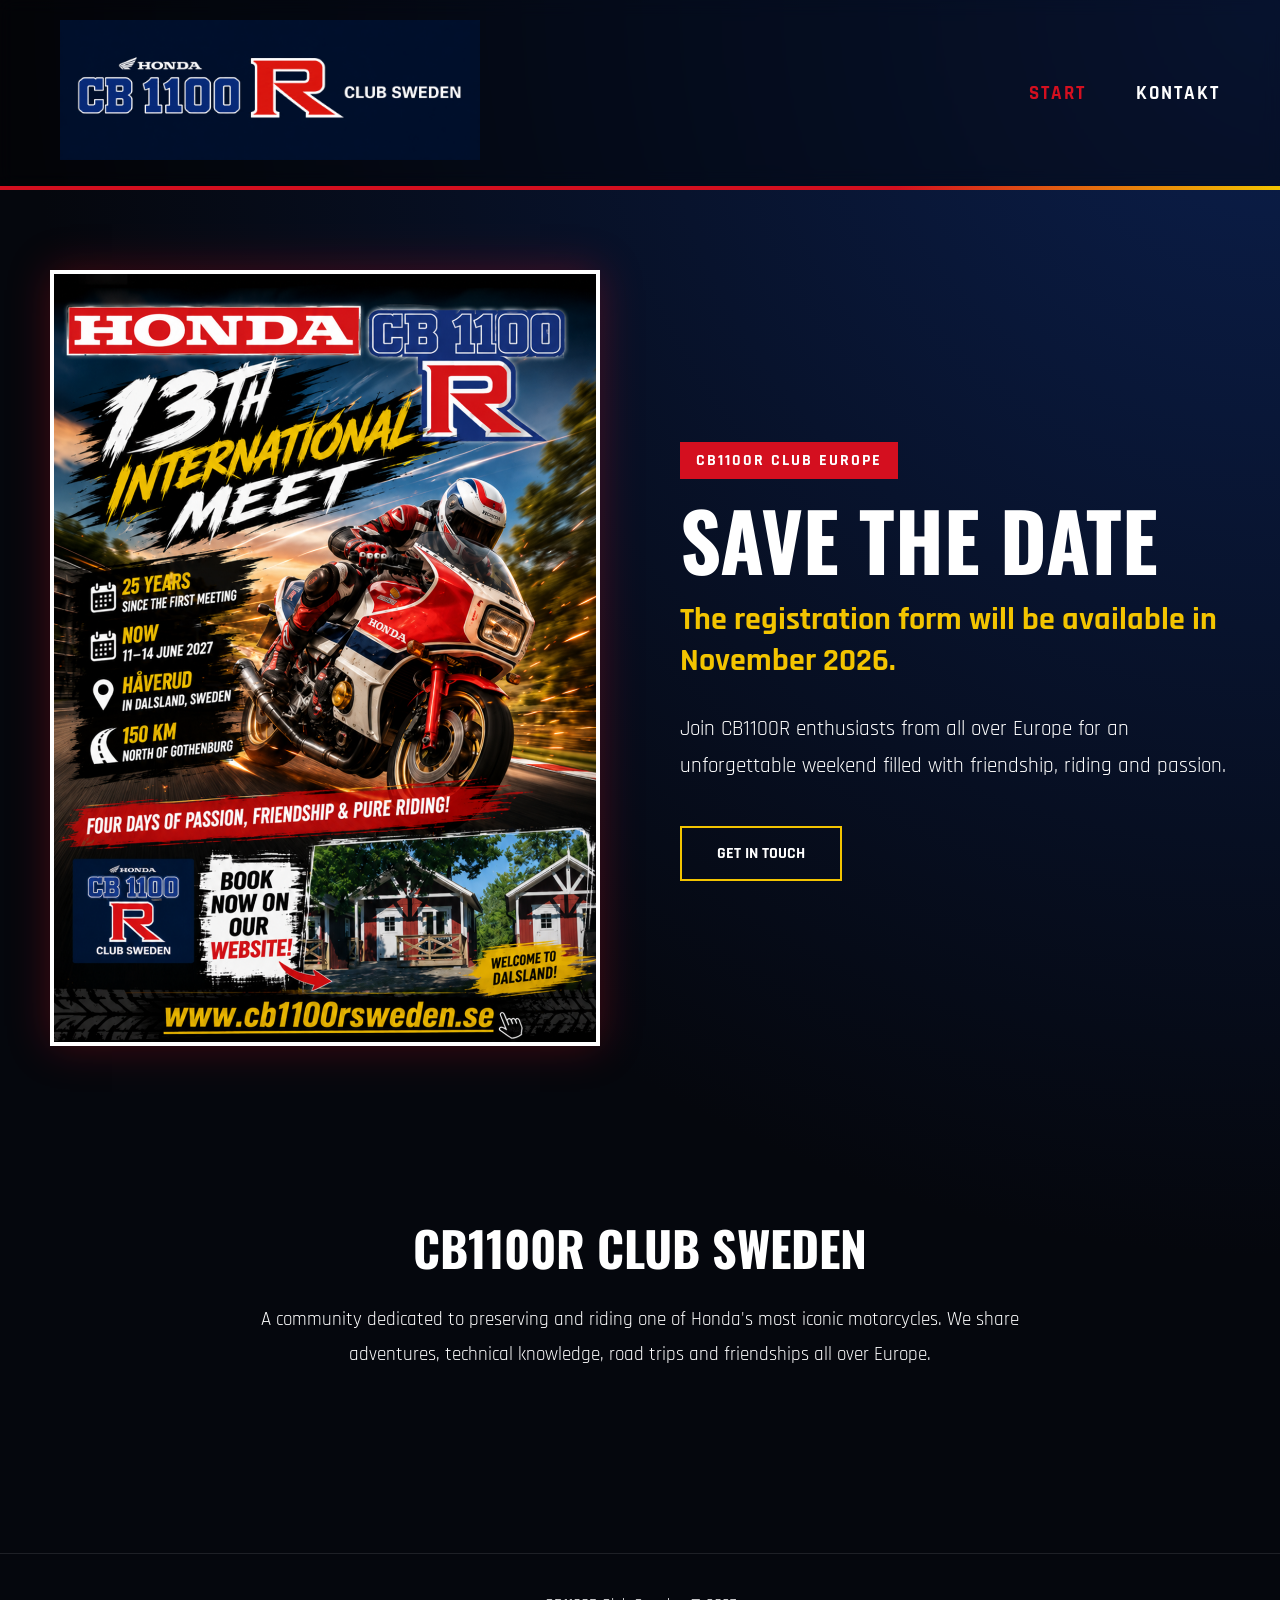
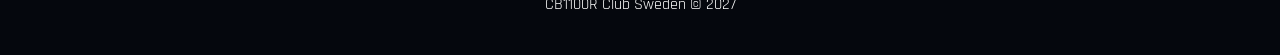
==== index.html @ 0a3a845e "Update index.html" ====
<!DOCTYPE html>
<html lang="en">
<head>
<meta charset="UTF-8">
<meta name="viewport" content="width=device-width, initial-scale=1.0">
<title>CB1100R Club Sweden</title>

<link rel="stylesheet" href="style.css">

<link href="https://fonts.googleapis.com/css2?family=Oswald:wght@300;400;600;700&family=Rajdhani:wght@400;500;600;700&display=swap" rel="stylesheet">
</head>

<body>

<header>

    <div class="logo">
        <img src="loggo_horizontal.png" alt="CB1100R Club Sweden">
    </div>

    <nav>
        <a class="active" href="index.html">START</a>
        <a href="kontakt.html">KONTAKT</a>
    </nav>

</header>

<div class="header-line"></div>

<section class="hero">

    <div class="poster">

        <img src="internationalmeet2027.png"
             alt="International Meet 2027">

    </div>

    <div class="hero-content">

        <span class="tag">CB1100R CLUB EUROPE</span>

        <h1>SAVE THE DATE</h1>

        <h2>
            The registration form will be
            available in November 2026.
        </h2>

        <p>

            Join CB1100R enthusiasts from all over Europe
            for an unforgettable weekend filled with
            friendship, riding and passion.

        </p>

        <a href="kontakt.html" class="btn">
            GET IN TOUCH
        </a>

    </div>

</section>

<section class="welcome">

    <h2>CB1100R CLUB SWEDEN</h2>

    <p>

        A community dedicated to preserving and riding
        one of Honda's most iconic motorcycles.

        We share adventures, technical knowledge,
        road trips and friendships all over Europe.

    </p>

</section>

<footer>

    <p>CB1100R Club Sweden © 2027</p>

</footer>

</body>
</html>
---- style.css ----
:root{

--red:#d40f1f;
--blue:#021638;
--yellow:#f3c400;
--white:#ffffff;
--dark:#05070d;

}

*{
margin:0;
padding:0;
box-sizing:border-box;
}

body{

background:
radial-gradient(circle at top right,#0b1f4d 0%,#05070d 60%);

font-family:'Rajdhani',sans-serif;
color:white;
min-height:100vh;

}

header{

display:flex;
justify-content:space-between;
align-items:center;

padding:20px 60px;

background:rgba(0,0,0,.4);
backdrop-filter:blur(8px);

}

.logo img{

height:140px;

}

nav{

display:flex;
gap:50px;

}

nav a{

color:white;
text-decoration:none;
font-weight:700;
font-size:1.2rem;
letter-spacing:2px;
transition:.3s;

}

nav a:hover{

color:var(--yellow);

}

.active{

color:var(--red);

}

.header-line{

height:4px;

background:
linear-gradient(
90deg,
var(--red),
var(--red) 70%,
var(--yellow) 100%
);

}

.hero{

max-width:1400px;
margin:auto;

display:grid;
grid-template-columns:1fr 1fr;
gap:80px;

padding:80px 50px;

align-items:center;

}

.poster img{

width:100%;

border:4px solid white;

box-shadow:
0 0 40px rgba(212,15,31,.3);

}

.hero-content h1{

font-size:5rem;
font-family:'Oswald',sans-serif;

line-height:1;

margin:20px 0;

}

.hero-content h2{

color:var(--yellow);

font-size:2rem;

margin-bottom:30px;

}

.hero-content p{

font-size:1.3rem;

line-height:1.8;

max-width:600px;

}

.tag{

display:inline-block;

padding:8px 16px;

background:var(--red);

font-weight:700;

letter-spacing:2px;

}

.btn{

display:inline-block;

margin-top:40px;

padding:15px 35px;

border:2px solid var(--yellow);

color:white;

text-decoration:none;

font-weight:700;

transition:.3s;

}

.btn:hover{

background:var(--yellow);
color:black;

}

.welcome{

max-width:1200px;
margin:auto;

padding:80px 50px;

text-align:center;

}

.welcome h2{

font-size:3rem;

margin-bottom:20px;

font-family:'Oswald',sans-serif;

}

.welcome p{

max-width:800px;
margin:auto;

font-size:1.2rem;

line-height:1.8;

}

.page-title{

padding:80px 50px 30px;

text-align:center;

}

.page-title h1{

font-size:4rem;

font-family:'Oswald',sans-serif;

}

.trip-section{

max-width:1400px;
margin:auto;

padding:50px;

}

.trip-section h2{

margin-bottom:30px;
font-size:2rem;

color:var(--yellow);

}

.trip-grid{

display:grid;
grid-template-columns:repeat(auto-fit,minmax(350px,1fr));
gap:30px;

margin-bottom:80px;

}

.trip-card{

background:#081222;

overflow:hidden;

border-top:4px solid var(--red);

transition:.3s;

}

.trip-card:hover{

transform:translateY(-8px);

}

.trip-card img{

width:100%;
height:260px;
object-fit:cover;

}

.trip-info{

padding:25px;

}

.contact{

max-width:1200px;
margin:auto;

padding:100px 50px;

}

.contact h1{

font-size:4rem;
margin-bottom:50px;

text-align:center;

}

.contact-grid{

display:grid;
grid-template-columns:repeat(auto-fit,minmax(300px,1fr));

gap:40px;

}

.contact-card{

background:#081222;

padding:50px;

border-top:5px solid var(--red);

}

.contact-card h2{

color:var(--yellow);

margin-bottom:20px;

}

.contact-card a{

color:white;
text-decoration:none;

}

footer{

text-align:center;

padding:40px;

border-top:1px solid rgba(255,255,255,.1);

margin-top:100px;

}

@media(max-width:900px){

.hero{

grid-template-columns:1fr;

}

header{

flex-direction:column;

}

nav{

margin-top:20px;

gap:25px;

}

.hero-content h1{

font-size:3rem;

}

.logo img{

height:100px;

}

}
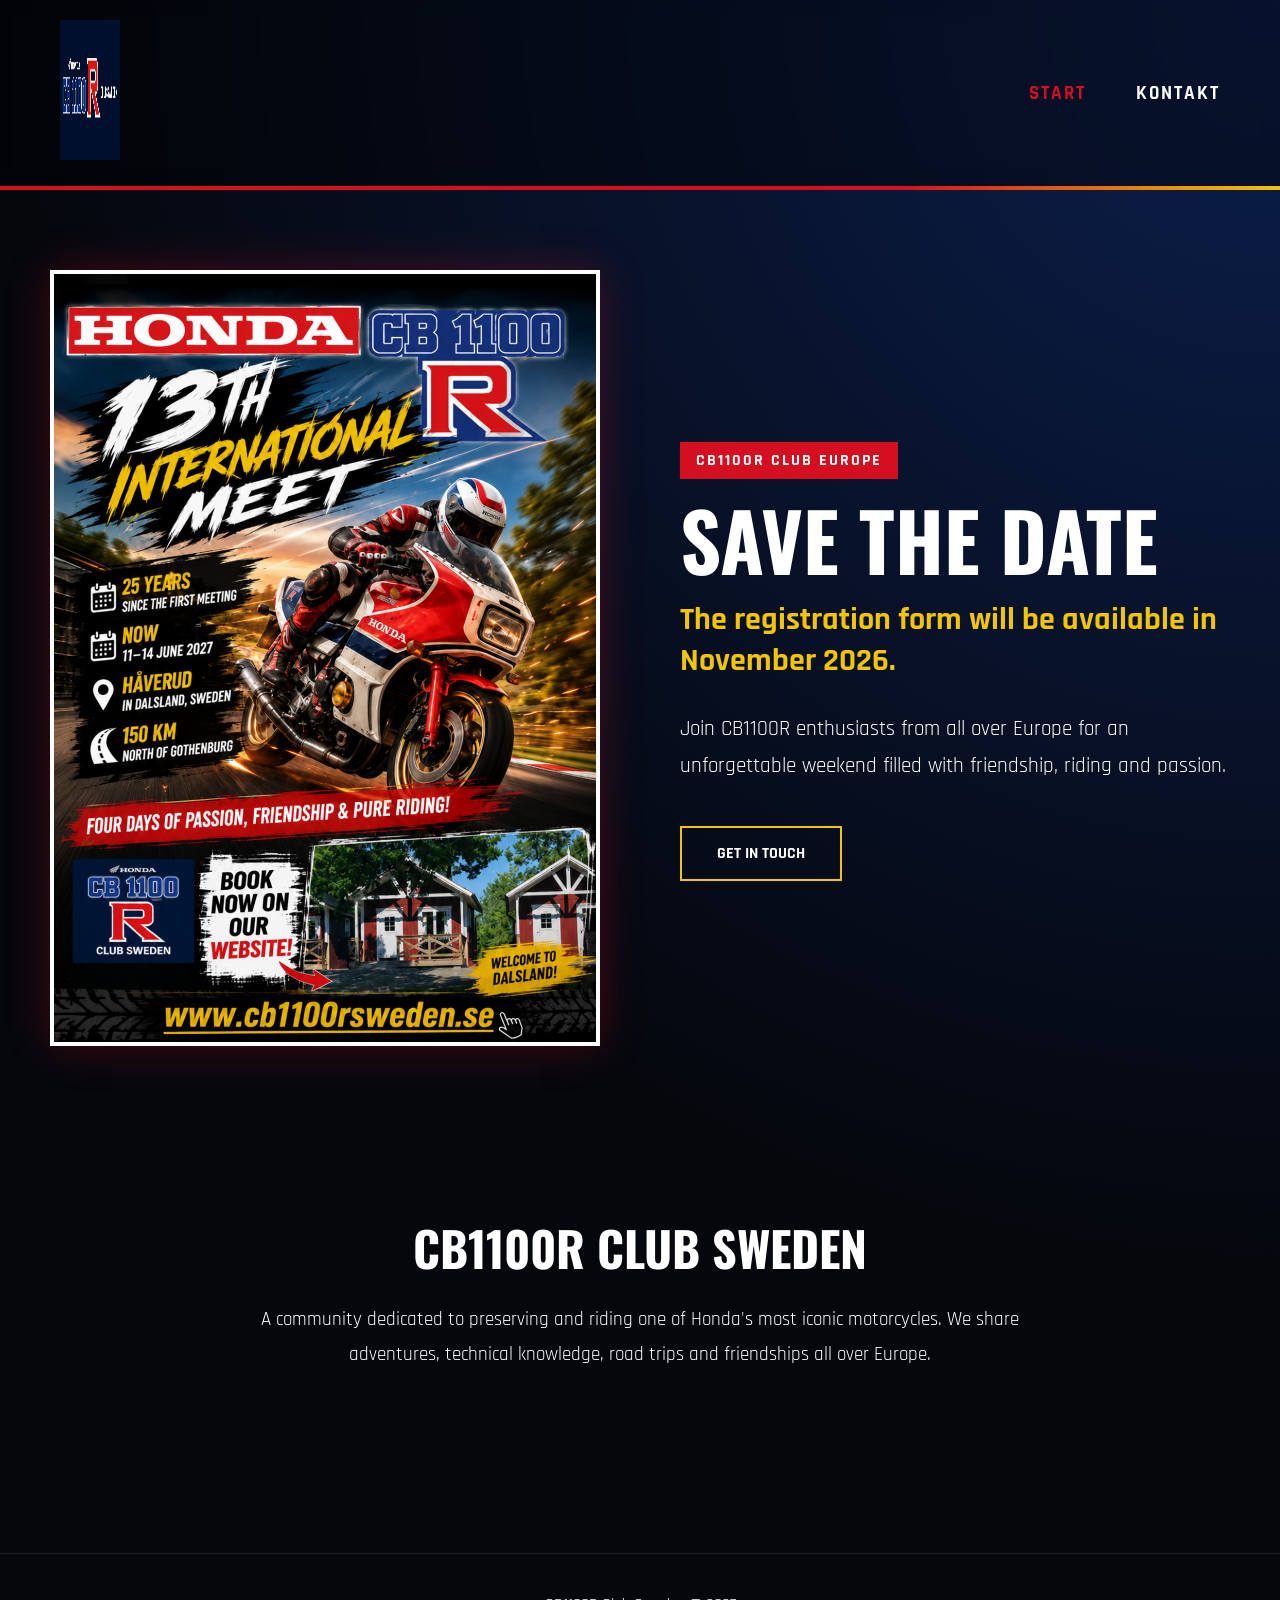
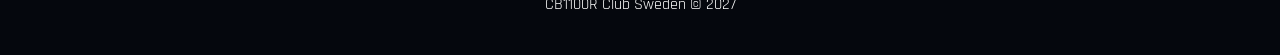
==== commit 910e2ef4: "Update index.html" ====
--- a/index.html
+++ b/index.html
@@ -15,7 +15,7 @@
 <header>
 
     <div class="logo">
-        <img src="loggo_horizontal.png" alt="CB1100R Club Sweden">
+        <img src="loggo_horizontal.png" alt="CB1100R Club Sweden" width="60" height="30">
     </div>
 
     <nav>
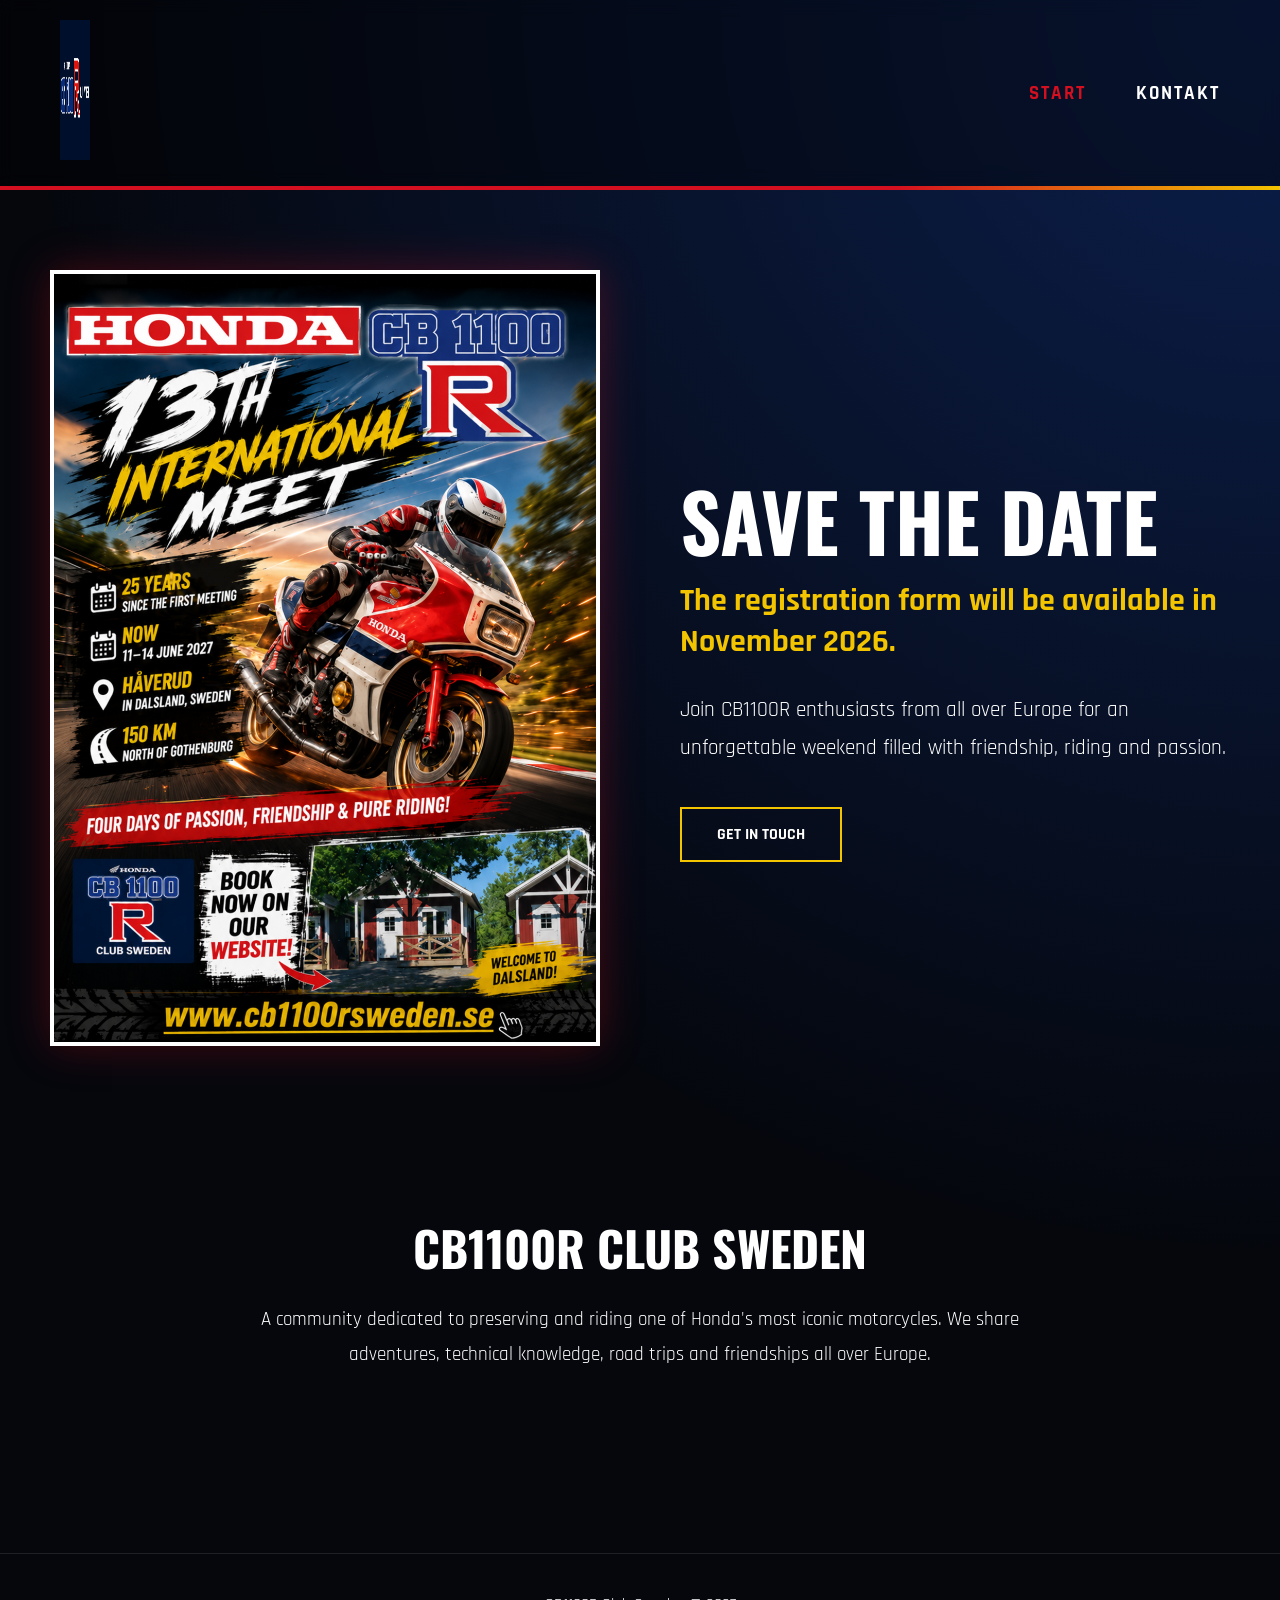
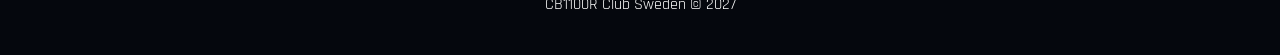
==== commit bea22ee4: "Update index.html" ====
--- a/index.html
+++ b/index.html
@@ -15,7 +15,7 @@
 <header>
 
     <div class="logo">
-        <img src="loggo_horizontal.png" alt="CB1100R Club Sweden" width="60" height="30">
+        <img src="loggo_horizontal.png" alt="CB1100R Club Sweden" width="30" height="10">
     </div>
 
     <nav>
@@ -38,7 +38,7 @@
 
     <div class="hero-content">
 
-        <span class="tag">CB1100R CLUB EUROPE</span>
+        <!--<span class="tag">CB1100R CLUB EUROPE</span>-->
 
         <h1>SAVE THE DATE</h1>
 
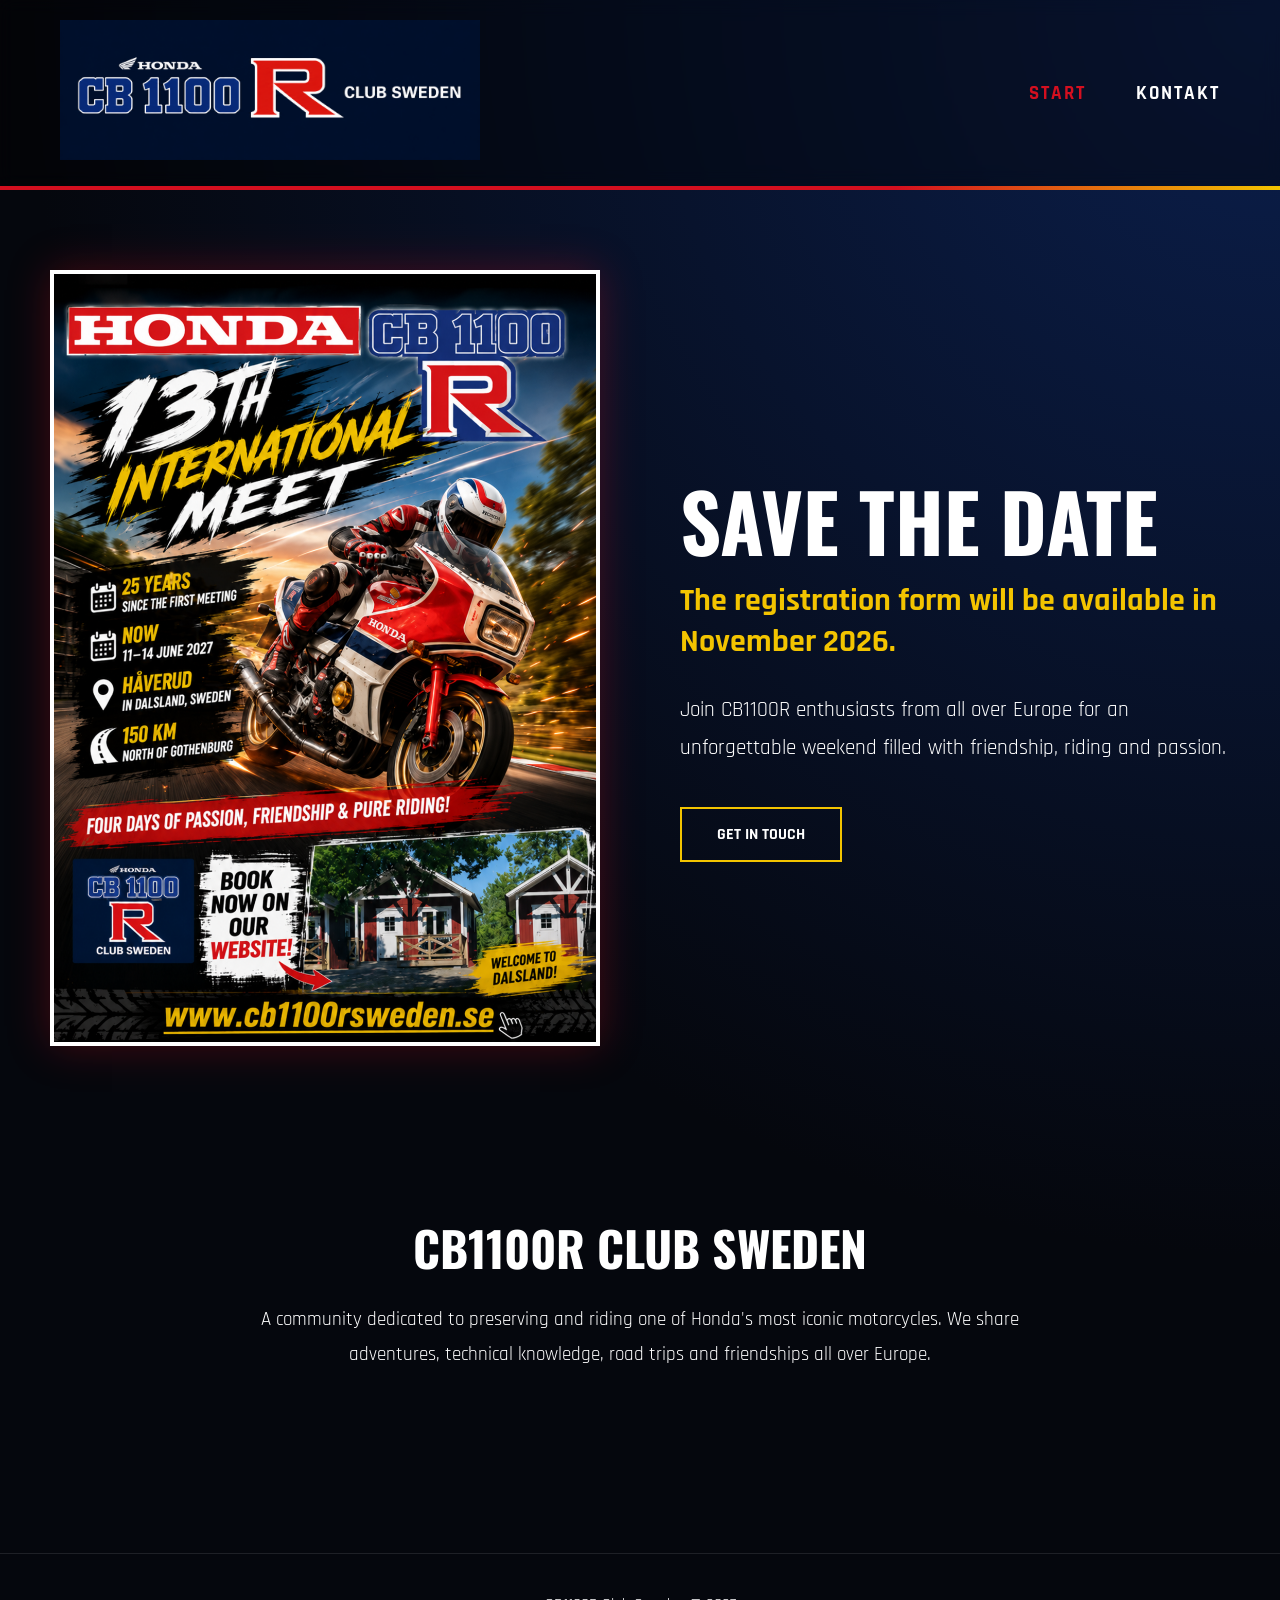
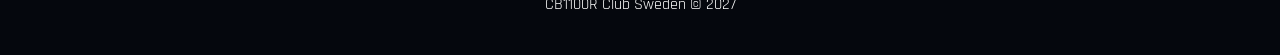
==== commit 9863c9af: "Update index.html" ====
--- a/index.html
+++ b/index.html
@@ -15,7 +15,7 @@
 <header>
 
     <div class="logo">
-        <img src="loggo_horizontal.png" alt="CB1100R Club Sweden" width="30" height="10">
+        <img src="loggo_horizontal.png" alt="CB1100R Club Sweden">
     </div>
 
     <nav>
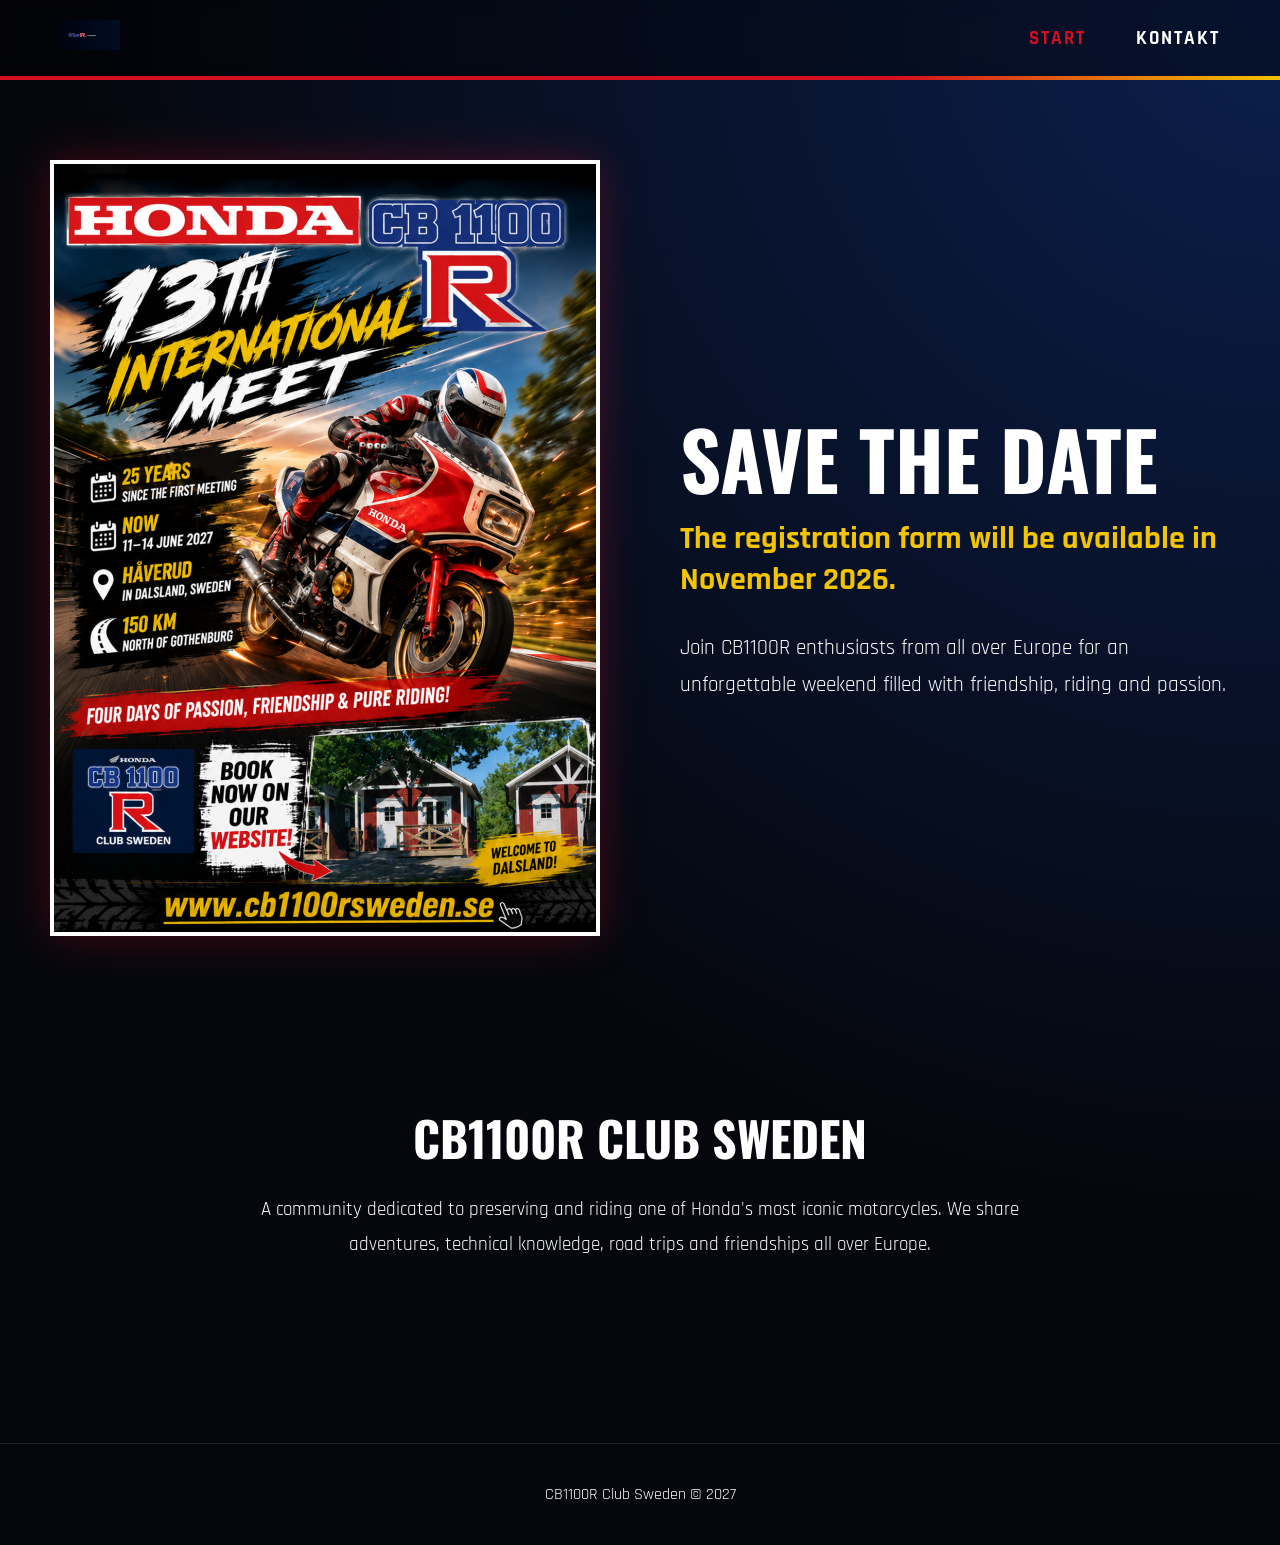
==== commit 49b85c79: "Update index.html" ====
--- a/index.html
+++ b/index.html
@@ -15,7 +15,7 @@
 <header>
 
     <div class="logo">
-        <img src="loggo_horizontal.png" alt="CB1100R Club Sweden">
+        <img src="loggo_horizontal2.png" alt="CB1100R Club Sweden">
     </div>
 
     <nav>
@@ -54,11 +54,11 @@
             friendship, riding and passion.
 
         </p>
-
+<!--
         <a href="kontakt.html" class="btn">
             GET IN TOUCH
         </a>
-
+-->
     </div>
 
 </section>
--- a/style.css
+++ b/style.css
@@ -40,7 +40,7 @@
 
 .logo img{
 
-height:140px;
+height:30px;
 
 }
 
@@ -385,11 +385,3 @@
 font-size:3rem;
 
 }
-
-.logo img{
-
-height:100px;
-
-}
-
-}
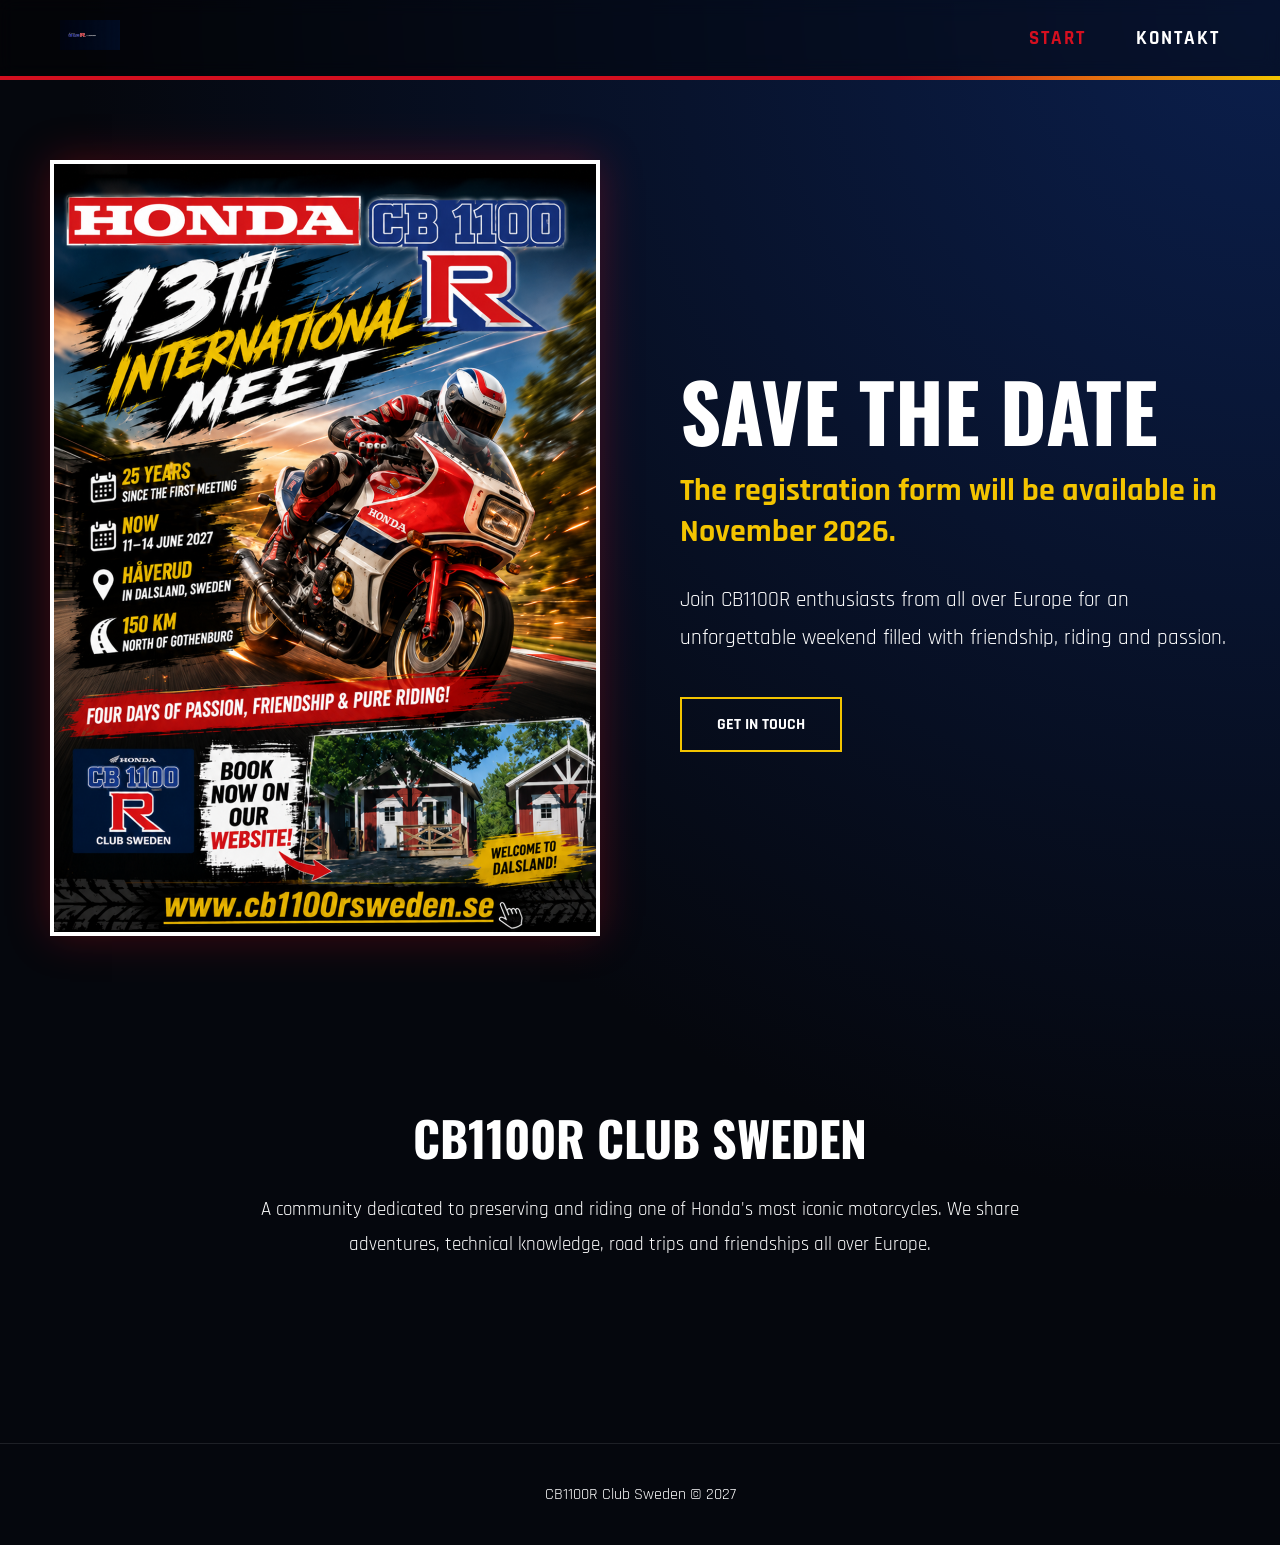
==== commit a0ab4fd0: "Update index.html" ====
--- a/index.html
+++ b/index.html
@@ -54,11 +54,11 @@
             friendship, riding and passion.
 
         </p>
-<!--
+
         <a href="kontakt.html" class="btn">
             GET IN TOUCH
         </a>
--->
+
     </div>
 
 </section>
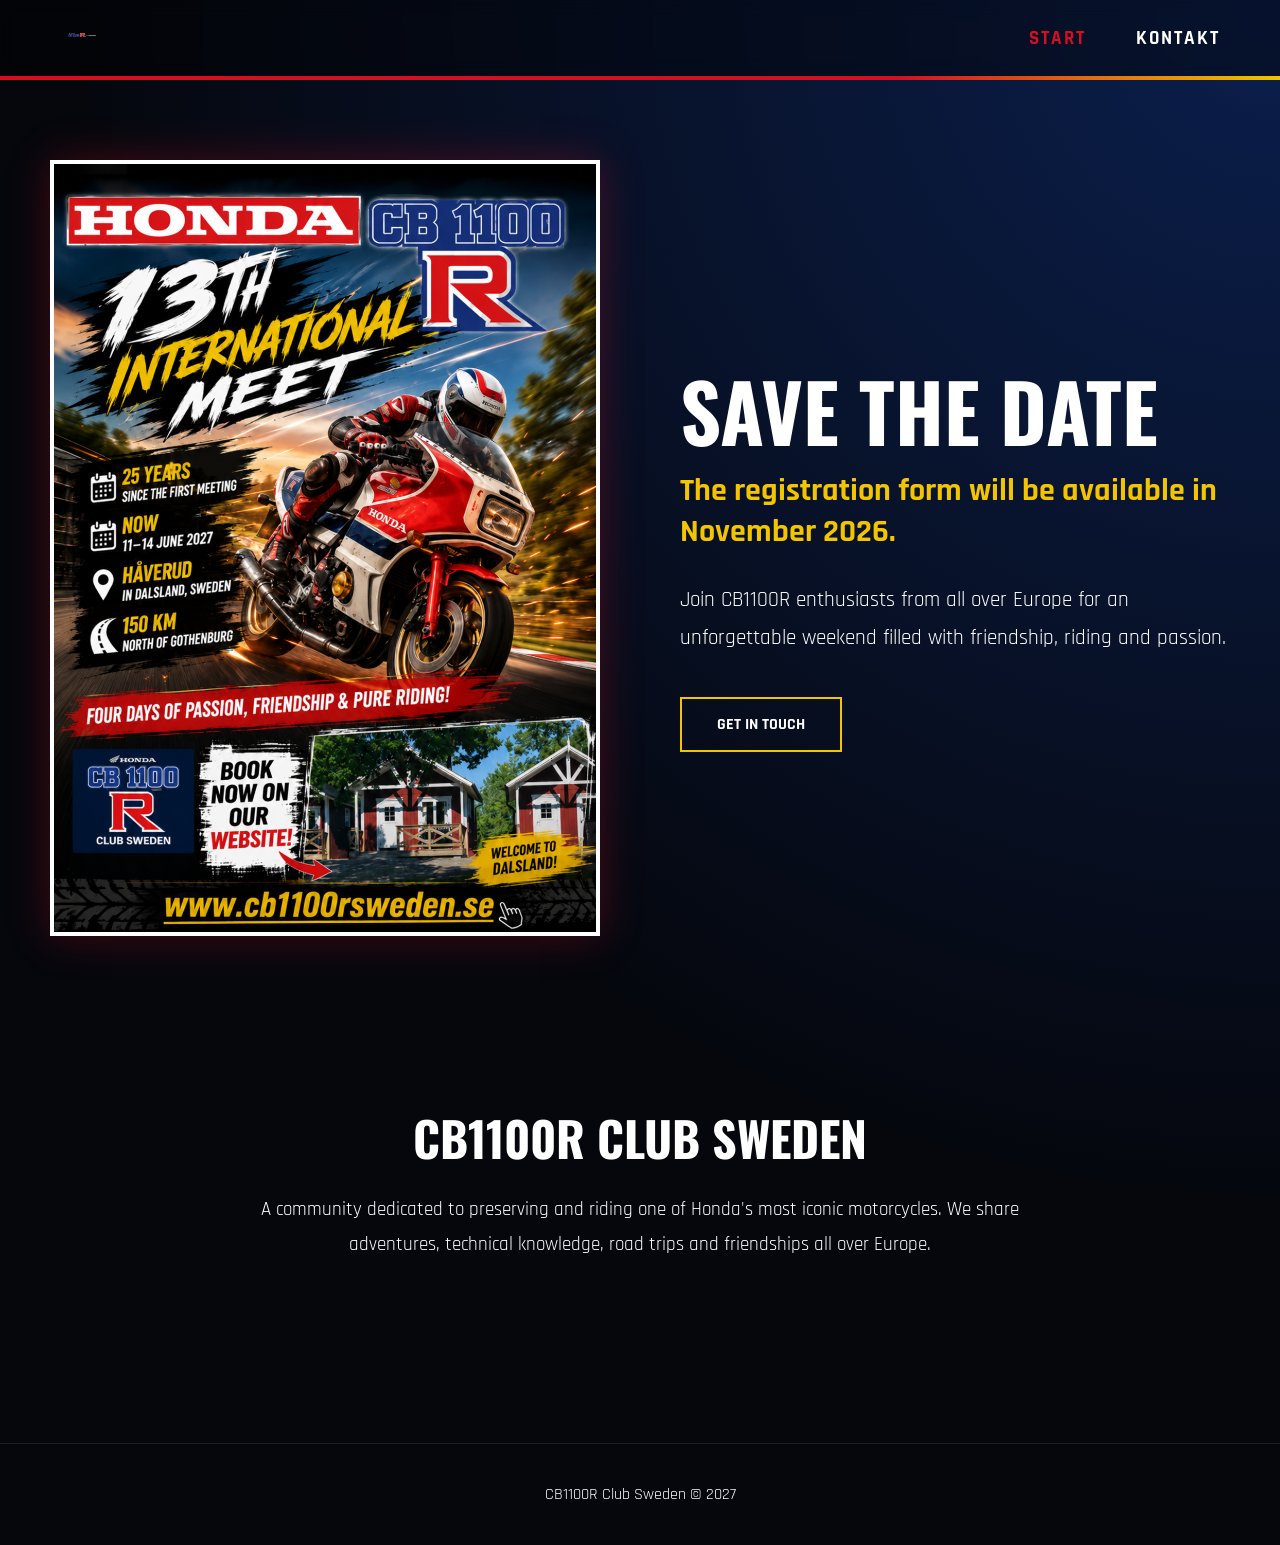
==== commit 9a94a1c3: "Update index.html" ====
--- a/index.html
+++ b/index.html
@@ -15,7 +15,7 @@
 <header>
 
     <div class="logo">
-        <img src="loggo_horizontal2.png" alt="CB1100R Club Sweden">
+        <img src="backgroundless-loggo.png" alt="CB1100R Club Sweden">
     </div>
 
     <nav>
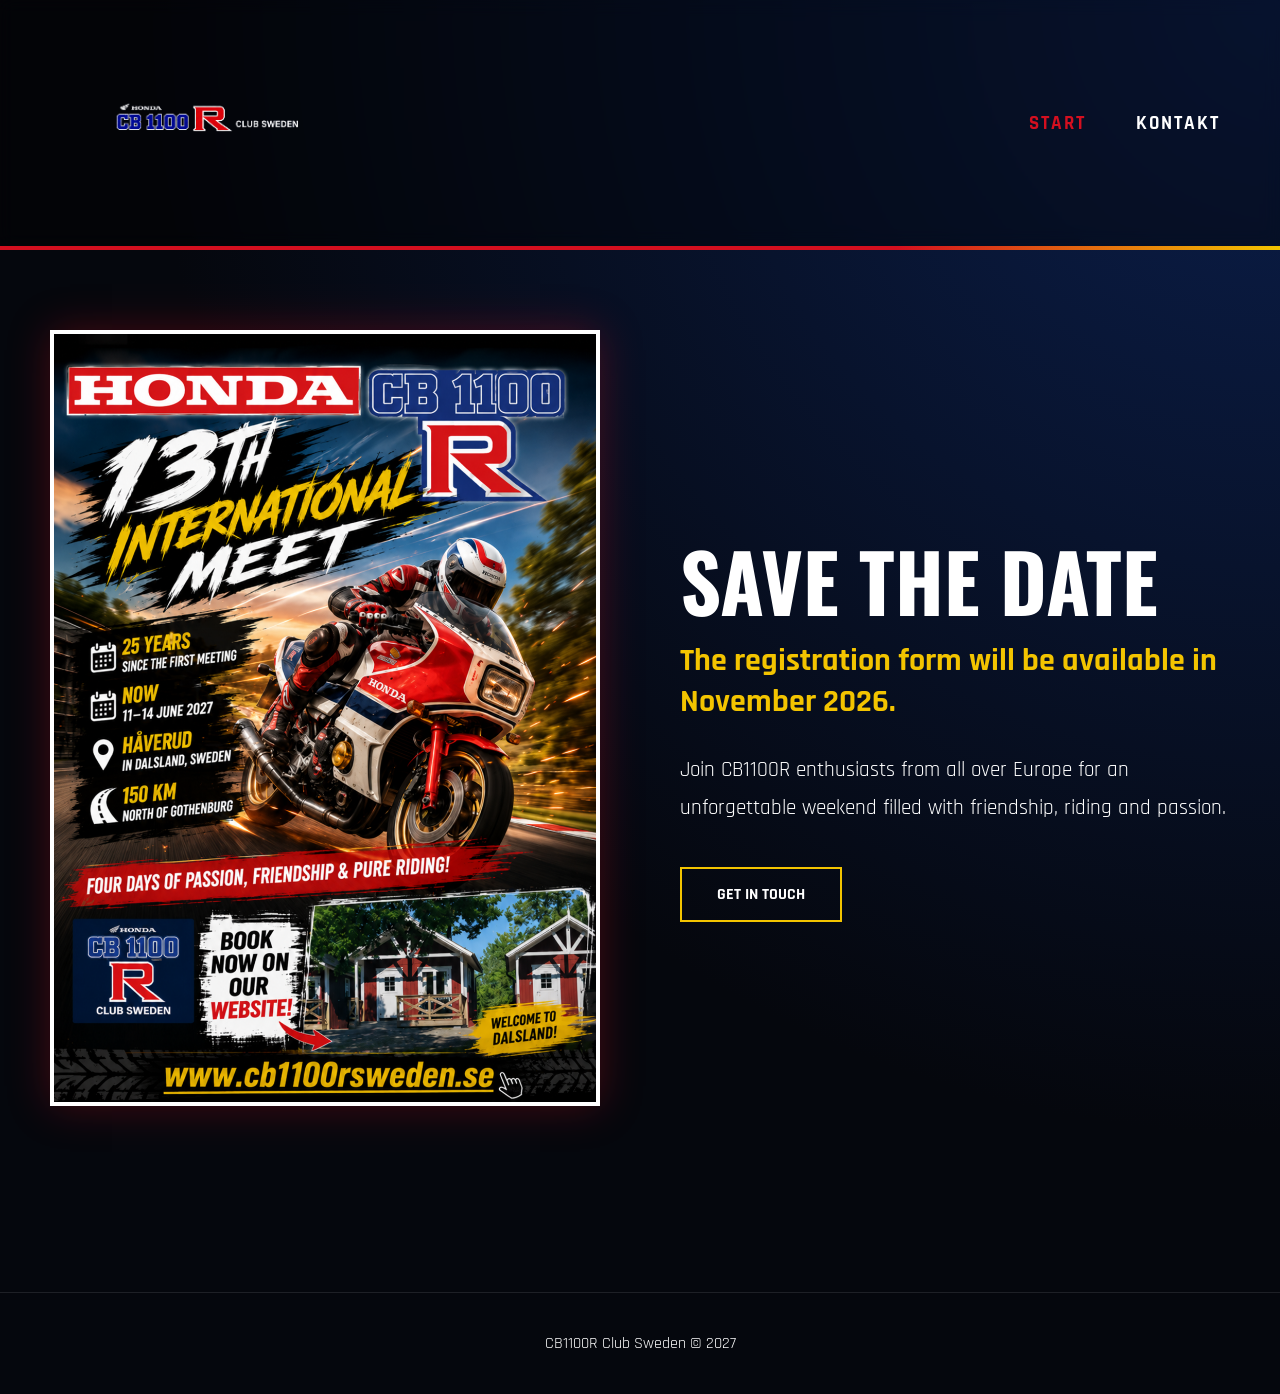
==== commit 0fe35ec0: "Update index.html" ====
--- a/index.html
+++ b/index.html
@@ -62,7 +62,7 @@
     </div>
 
 </section>
-
+<!--
 <section class="welcome">
 
     <h2>CB1100R CLUB SWEDEN</h2>
@@ -78,7 +78,7 @@
     </p>
 
 </section>
-
+-->
 <footer>
 
     <p>CB1100R Club Sweden © 2027</p>
--- a/style.css
+++ b/style.css
@@ -40,7 +40,7 @@
 
 .logo img{
 
-height:30px;
+height:200px;
 
 }
 
